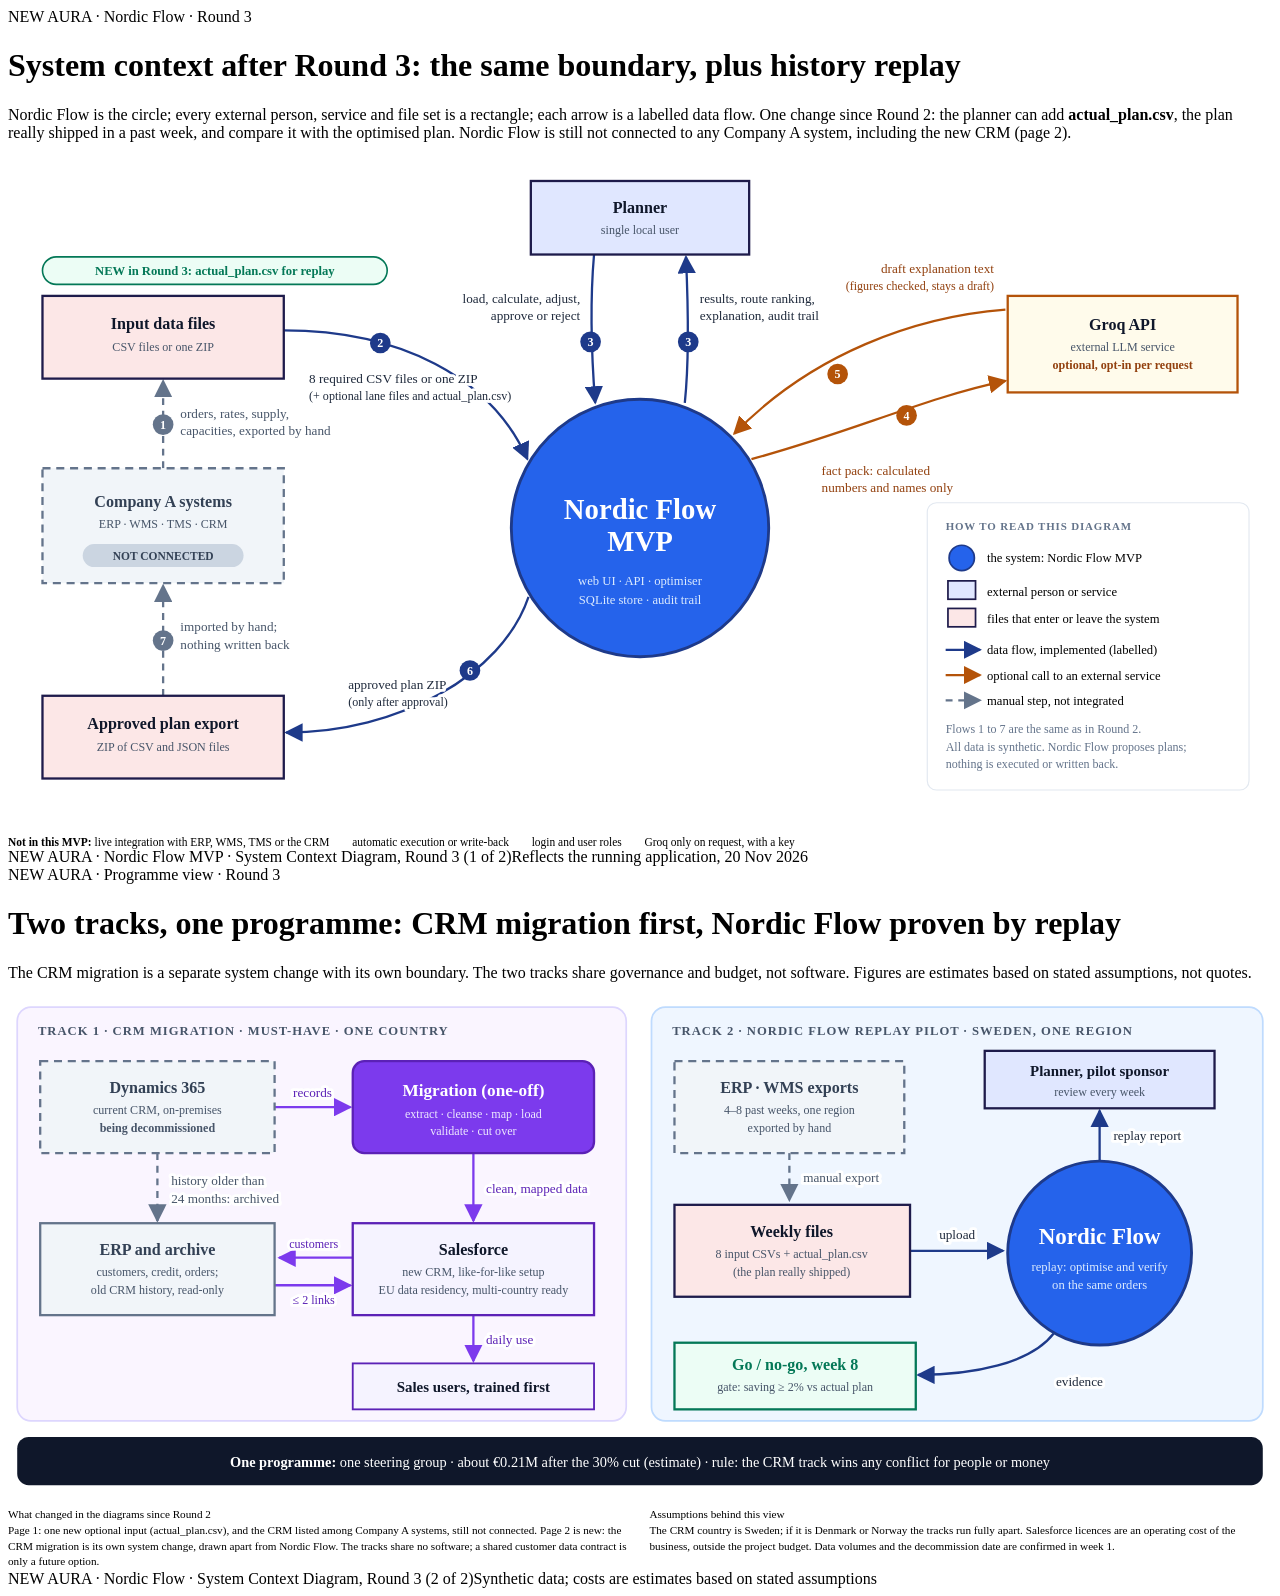
==== deliverables/src/context-r3.html @ 7a9c78fe "Round 3: updated System Context and User Journey, slide content and Q&A - deliverables/round3: Syste" ====
<!doctype html>
<html lang="en"><head><meta charset="utf-8"><title>System Context Diagram</title>
<link rel="stylesheet" href="common.css">
<style>
  .cards { display: grid; grid-template-columns: repeat(3, 1fr); gap: 4mm; margin-top: 3.5mm }
  .cards .card { font-size: 8.6pt; line-height: 1.38 }
  .cards ul { margin: 1mm 0 0; padding-left: 4mm }
  .cards li { margin-bottom: .6mm }
  .two { display: grid; grid-template-columns: 2.35fr 1fr; gap: 5mm; align-items: start }
  .gate { display: grid; grid-template-columns: 7mm 1fr; gap: 2.2mm; padding: 1.5mm 0; border-bottom: 1px solid var(--rule) }
  .gate:last-child { border-bottom: 0 }
  .gate .g { width: 6.4mm; height: 6.4mm; border-radius: 50%; background: var(--blue); color: #fff; font-weight: 700; font-size: 7.6pt; display: grid; place-items: center }
  .gate b { color: var(--ink); font-size: 8.8pt }
  .gate span { display: block; font-size: 8.3pt; color: var(--body); line-height: 1.35 }
  .reg td { font-size: 7.9pt; padding: .95mm 2mm; line-height: 1.32 } .reg td:nth-child(2) { font-weight: 600; color: var(--ink) }
  .small { font-size: 8pt; color: var(--mute) }
</style></head><body>

<!-- ============================ PAGE 1 ============================ -->
<div class="page">
  <div class="eyebrow">NEW AURA · Nordic Flow · Round 3</div>
  <h1>System context after Round 3: the same boundary, plus history replay</h1>
  <p class="lead">Nordic Flow is the circle; every external person, service and file set is a rectangle; each arrow is a labelled data flow. One change since Round 2: the planner can add <b>actual_plan.csv</b>, the plan really shipped in a past week, and compare it with the optimised plan. Nordic Flow is still not connected to any Company A system, including the new CRM (page 2).</p>

  <svg viewBox="0 0 1100 580" xmlns="http://www.w3.org/2000/svg" role="img" aria-label="System context diagram">
    <defs>
      <marker id="mb" viewBox="0 0 10 10" refX="9" refY="5" markerWidth="8" markerHeight="8" orient="auto"><path d="M0 0L10 5L0 10z" fill="#1e3a8a"/></marker>
      <marker id="ma" viewBox="0 0 10 10" refX="9" refY="5" markerWidth="8" markerHeight="8" orient="auto"><path d="M0 0L10 5L0 10z" fill="#b45309"/></marker>
      <marker id="mg" viewBox="0 0 10 10" refX="9" refY="5" markerWidth="8" markerHeight="8" orient="auto"><path d="M0 0L10 5L0 10z" fill="#64748b"/></marker>
      <style>
        .lbl { font-size: 11.5px; fill: #1e293b; paint-order: stroke; stroke: #fff; stroke-width: 5px; stroke-linejoin: round }
        .lbl.a { fill: #92400e } .lbl.g { fill: #475569 }
        .en { font-size: 14px; font-weight: 700; fill: #0f172a } .es { font-size: 10.5px; fill: #475569 }
      </style>
    </defs>

    <!-- data flows (drawn first, entities on top) -->
    <g fill="none" stroke-width="2">
      <path d="M510 84C506 130 508 175 511 213" stroke="#1e3a8a" marker-end="url(#mb)"/>
      <path d="M589 213C593 175 592 130 590 86" stroke="#1e3a8a" marker-end="url(#mb)"/>
      <path d="M240 150C340 150 420 190 452 262" stroke="#1e3a8a" marker-end="url(#mb)"/>
      <path d="M453 382C430 450 340 500 242 500" stroke="#1e3a8a" marker-end="url(#mb)"/>
      <path d="M647 262C730 240 800 208 868 194" stroke="#b45309" marker-end="url(#ma)"/>
      <path d="M868 132C790 138 700 170 632 240" stroke="#b45309" marker-end="url(#ma)"/>
      <path d="M135 270V194" stroke="#64748b" stroke-dasharray="6 5" marker-end="url(#mg)"/>
      <path d="M135 468V372" stroke="#64748b" stroke-dasharray="6 5" marker-end="url(#mg)"/>
    </g>

    <!-- the system -->
    <circle cx="550" cy="322" r="112" fill="#2563eb" stroke="#1e3a8a" stroke-width="2.5"/>
    <text x="550" y="314" text-anchor="middle" style="font-size:25px;font-weight:700;fill:#fff">Nordic Flow</text>
    <text x="550" y="342" text-anchor="middle" style="font-size:25px;font-weight:700;fill:#fff">MVP</text>
    <text x="550" y="372" text-anchor="middle" style="font-size:11px;fill:#dbeafe">web UI · API · optimiser</text>
    <text x="550" y="388" text-anchor="middle" style="font-size:11px;fill:#dbeafe">SQLite store · audit trail</text>

    <!-- external entities -->
    <rect x="455" y="20" width="190" height="64" fill="#e0e7ff" stroke="#1e1b4b" stroke-width="2"/>
    <text x="550" y="48" text-anchor="middle" class="en">Planner</text>
    <text x="550" y="66" text-anchor="middle" class="es">single local user</text>

    <rect x="30" y="120" width="210" height="72" fill="#fce7e7" stroke="#1e1b4b" stroke-width="2"/>
    <text x="135" y="149" text-anchor="middle" class="en">Input data files</text>
    <text x="135" y="168" text-anchor="middle" class="es">CSV files or one ZIP</text>

    <rect x="30" y="270" width="210" height="100" fill="#f1f5f9" stroke="#64748b" stroke-width="2" stroke-dasharray="7 5"/>
    <text x="135" y="304" text-anchor="middle" class="en" style="fill:#334155">Company A systems</text>
    <text x="135" y="322" text-anchor="middle" class="es">ERP · WMS · TMS · CRM</text>
    <rect x="65" y="336" width="140" height="20" rx="10" fill="#cbd5e1"/>
    <text x="135" y="350" text-anchor="middle" style="font-size:10px;font-weight:700;fill:#334155">NOT CONNECTED</text>

    <rect x="30" y="468" width="210" height="72" fill="#fce7e7" stroke="#1e1b4b" stroke-width="2"/>
    <text x="135" y="497" text-anchor="middle" class="en">Approved plan export</text>
    <text x="135" y="516" text-anchor="middle" class="es">ZIP of CSV and JSON files</text>

    <rect x="870" y="120" width="200" height="84" fill="#fffbeb" stroke="#b45309" stroke-width="2"/>
    <text x="970" y="150" text-anchor="middle" class="en">Groq API</text>
    <text x="970" y="168" text-anchor="middle" class="es">external LLM service</text>
    <text x="970" y="184" text-anchor="middle" class="es" style="font-weight:700;fill:#92400e">optional, opt-in per request</text>

    <!-- Round 3 change -->
    <rect x="30" y="86" width="300" height="24" rx="12" fill="#ecfdf5" stroke="#047857" stroke-width="1.4"/>
    <text x="180" y="102" text-anchor="middle" style="font-size:11px;font-weight:700;fill:#047857">NEW in Round 3: actual_plan.csv for replay</text>

    <!-- data flow labels -->
    <text x="498" y="126" text-anchor="end" class="lbl">load, calculate, adjust,</text>
    <text x="498" y="141" text-anchor="end" class="lbl">approve or reject</text>
    <text x="602" y="126" class="lbl">results, route ranking,</text>
    <text x="602" y="141" class="lbl">explanation, audit trail</text>

    <text x="262" y="196" class="lbl">8 required CSV files or one ZIP</text>
    <text x="262" y="211" class="lbl" style="font-size:10.5px">(+ optional lane files and actual_plan.csv)</text>

    <text x="296" y="462" class="lbl">approved plan ZIP</text>
    <text x="296" y="477" class="lbl" style="font-size:10.5px">(only after approval)</text>

    <text x="708" y="276" class="lbl a">fact pack: calculated</text>
    <text x="708" y="291" class="lbl a">numbers and names only</text>
    <text x="858" y="100" text-anchor="end" class="lbl a">draft explanation text</text>
    <text x="858" y="115" text-anchor="end" class="lbl a" style="font-size:10.5px">(figures checked, stays a draft)</text>

    <text x="150" y="226" class="lbl g">orders, rates, supply,</text>
    <text x="150" y="241" class="lbl g">capacities, exported by hand</text>
    <text x="150" y="412" class="lbl g">imported by hand;</text>
    <text x="150" y="427" class="lbl g">nothing written back</text>

    <!-- numbered badges, matching the register on page 2 -->
    <g style="font-size:10.5px;font-weight:700;text-anchor:middle">
      <circle cx="135" cy="232" r="9" fill="#64748b"/><text x="135" y="235.7" style="fill:#fff">1</text>
      <circle cx="324" cy="161" r="9" fill="#1e3a8a"/><text x="324" y="164.7" style="fill:#fff">2</text>
      <circle cx="507" cy="160" r="9" fill="#1e3a8a"/><text x="507" y="163.7" style="fill:#fff">3</text>
      <circle cx="592" cy="160" r="9" fill="#1e3a8a"/><text x="592" y="163.7" style="fill:#fff">3</text>
      <circle cx="782" cy="224" r="9" fill="#b45309"/><text x="782" y="227.7" style="fill:#fff">4</text>
      <circle cx="722" cy="188" r="9" fill="#b45309"/><text x="722" y="191.7" style="fill:#fff">5</text>
      <circle cx="402" cy="446" r="9" fill="#1e3a8a"/><text x="402" y="449.7" style="fill:#fff">6</text>
      <circle cx="135" cy="420" r="9" fill="#64748b"/><text x="135" y="423.7" style="fill:#fff">7</text>
    </g>

    <!-- legend -->
    <rect x="800" y="300" width="280" height="250" rx="8" fill="#fff" stroke="#e2e8f0"/>
    <text x="816" y="324" style="font-size:9.5px;font-weight:700;letter-spacing:.08em;fill:#64748b">HOW TO READ THIS DIAGRAM</text>
    <circle cx="830" cy="348" r="11" fill="#2563eb" stroke="#1e3a8a" stroke-width="1.5"/><text x="852" y="352" style="font-size:11px">the system: Nordic Flow MVP</text>
    <rect x="818" y="368" width="24" height="16" fill="#e0e7ff" stroke="#1e1b4b" stroke-width="1.5"/><text x="852" y="381" style="font-size:11px">external person or service</text>
    <rect x="818" y="392" width="24" height="16" fill="#fce7e7" stroke="#1e1b4b" stroke-width="1.5"/><text x="852" y="405" style="font-size:11px">files that enter or leave the system</text>
    <path d="M816 428h30" stroke="#1e3a8a" stroke-width="2" fill="none" marker-end="url(#mb)"/><text x="852" y="432" style="font-size:11px">data flow, implemented (labelled)</text>
    <path d="M816 450h30" stroke="#b45309" stroke-width="2" fill="none" marker-end="url(#ma)"/><text x="852" y="454" style="font-size:11px">optional call to an external service</text>
    <path d="M816 472h30" stroke="#64748b" stroke-width="2" stroke-dasharray="6 5" fill="none" marker-end="url(#mg)"/><text x="852" y="476" style="font-size:11px">manual step, not integrated</text>
    <text x="816" y="500" style="font-size:10.5px;fill:#64748b">Flows 1 to 7 are the same as in Round 2.</text>
    <text x="816" y="516" style="font-size:10.5px;fill:#64748b">All data is synthetic. Nordic Flow proposes plans;</text>
    <text x="816" y="531" style="font-size:10.5px;fill:#64748b">nothing is executed or written back.</text>
  </svg>

  <div class="card soft" style="margin-top:2mm;font-size:8.6pt;display:flex;gap:6mm;flex-wrap:wrap"><span><b style="color:var(--ink)">Not in this MVP:</b> live integration with ERP, WMS, TMS or the CRM</span><span>automatic execution or write-back</span><span>login and user roles</span><span>Groq only on request, with a key</span></div>
  <div class="foot"><span>NEW AURA · Nordic Flow MVP · System Context Diagram, Round 3 (1 of 2)</span><span>Reflects the running application, 20 Nov 2026</span></div>
</div>

<!-- ============================ PAGE 2 ============================ -->
<div class="page">
  <div class="eyebrow">NEW AURA · Programme view · Round 3</div>
  <h1>Two tracks, one programme: CRM migration first, Nordic Flow proven by replay</h1>
  <p class="lead">The CRM migration is a separate system change with its own boundary. The two tracks share governance and budget, not software. Figures are estimates based on stated assumptions, not quotes.</p>

  <svg viewBox="0 0 1100 430" xmlns="http://www.w3.org/2000/svg" role="img" aria-label="Programme context with two tracks">
    <defs>
      <marker id="pb" viewBox="0 0 10 10" refX="9" refY="5" markerWidth="8" markerHeight="8" orient="auto"><path d="M0 0L10 5L0 10z" fill="#1e3a8a"/></marker>
      <marker id="pg" viewBox="0 0 10 10" refX="9" refY="5" markerWidth="8" markerHeight="8" orient="auto"><path d="M0 0L10 5L0 10z" fill="#64748b"/></marker>
      <marker id="pv" viewBox="0 0 10 10" refX="9" refY="5" markerWidth="8" markerHeight="8" orient="auto"><path d="M0 0L10 5L0 10z" fill="#7c3aed"/></marker>
      <style>
        .lbl { font-size: 11.5px; fill: #1e293b; paint-order: stroke; stroke: #fff; stroke-width: 5px; stroke-linejoin: round }
        .lbl.g { fill: #475569 } .lbl.v { fill: #5b21b6 }
        .en { font-size: 14px; font-weight: 700; fill: #0f172a } .es { font-size: 10.5px; fill: #475569 }
        .band { font-size: 11px; font-weight: 700; letter-spacing: .08em; fill: #475569 }
      </style>
    </defs>

    <!-- track frames -->
    <rect x="8" y="8" width="530" height="360" rx="12" fill="#faf5ff" stroke="#ddd6fe" stroke-width="1.5"/>
    <text x="26" y="32" class="band">TRACK 1 · CRM MIGRATION · MUST-HAVE · ONE COUNTRY</text>
    <rect x="560" y="8" width="532" height="360" rx="12" fill="#eff6ff" stroke="#bfdbfe" stroke-width="1.5"/>
    <text x="578" y="32" class="band">TRACK 2 · NORDIC FLOW REPLAY PILOT · SWEDEN, ONE REGION</text>

    <!-- track 1 flows -->
    <g fill="none" stroke-width="2">
      <path d="M232 95H298" stroke="#7c3aed" marker-end="url(#pv)"/>
      <path d="M405 135V194" stroke="#7c3aed" marker-end="url(#pv)"/>
      <path d="M130 135V194" stroke="#64748b" stroke-dasharray="6 5" marker-end="url(#pg)"/>
      <path d="M405 276V316" stroke="#7c3aed" marker-end="url(#pv)"/>
      <path d="M300 226H236" stroke="#7c3aed" marker-end="url(#pv)"/>
      <path d="M232 250H298" stroke="#7c3aed" marker-end="url(#pv)"/>
    </g>
    <rect x="28" y="55" width="204" height="80" fill="#f1f5f9" stroke="#64748b" stroke-width="2" stroke-dasharray="7 5"/>
    <text x="130" y="83" text-anchor="middle" class="en" style="fill:#334155">Dynamics 365</text>
    <text x="130" y="101" text-anchor="middle" class="es">current CRM, on-premises</text>
    <text x="130" y="117" text-anchor="middle" class="es" style="font-weight:700">being decommissioned</text>

    <rect x="300" y="55" width="210" height="80" rx="10" fill="#7c3aed" stroke="#5b21b6" stroke-width="2"/>
    <text x="405" y="85" text-anchor="middle" style="font-size:15px;font-weight:700;fill:#fff">Migration (one-off)</text>
    <text x="405" y="104" text-anchor="middle" style="font-size:10.5px;fill:#ede9fe">extract · cleanse · map · load</text>
    <text x="405" y="119" text-anchor="middle" style="font-size:10.5px;fill:#ede9fe">validate · cut over</text>

    <rect x="300" y="196" width="210" height="80" fill="#f5f3ff" stroke="#5b21b6" stroke-width="2"/>
    <text x="405" y="224" text-anchor="middle" class="en">Salesforce</text>
    <text x="405" y="242" text-anchor="middle" class="es">new CRM, like-for-like setup</text>
    <text x="405" y="258" text-anchor="middle" class="es">EU data residency, multi-country ready</text>

    <rect x="28" y="196" width="204" height="80" fill="#f1f5f9" stroke="#64748b" stroke-width="2"/>
    <text x="130" y="224" text-anchor="middle" class="en" style="fill:#334155">ERP and archive</text>
    <text x="130" y="242" text-anchor="middle" class="es">customers, credit, orders;</text>
    <text x="130" y="258" text-anchor="middle" class="es">old CRM history, read-only</text>

    <rect x="300" y="318" width="210" height="40" fill="#f5f3ff" stroke="#5b21b6" stroke-width="1.6"/>
    <text x="405" y="343" text-anchor="middle" class="en" style="font-size:13px">Sales users, trained first</text>

    <text x="265" y="86" text-anchor="middle" class="lbl v">records</text>
    <text x="416" y="170" class="lbl v">clean, mapped data</text>
    <text x="142" y="163" class="lbl g">history older than</text>
    <text x="142" y="178" class="lbl g">24 months: archived</text>
    <text x="266" y="218" text-anchor="middle" class="lbl v" style="font-size:10.5px">customers</text>
    <text x="266" y="266" text-anchor="middle" class="lbl v" style="font-size:10.5px">≤ 2 links</text>
    <text x="416" y="301" class="lbl v">daily use</text>

    <!-- track 2 flows -->
    <g fill="none" stroke-width="2">
      <path d="M680 135V176" stroke="#64748b" stroke-dasharray="6 5" marker-end="url(#pg)"/>
      <path d="M785 220H866" stroke="#1e3a8a" marker-end="url(#pb)"/>
      <path d="M950 142V98" stroke="#1e3a8a" marker-end="url(#pb)"/>
      <path d="M910 292C890 318 840 328 792 328" stroke="#1e3a8a" marker-end="url(#pb)"/>
    </g>
    <rect x="580" y="55" width="200" height="80" fill="#f1f5f9" stroke="#64748b" stroke-width="2" stroke-dasharray="7 5"/>
    <text x="680" y="83" text-anchor="middle" class="en" style="fill:#334155">ERP · WMS exports</text>
    <text x="680" y="101" text-anchor="middle" class="es">4–8 past weeks, one region</text>
    <text x="680" y="117" text-anchor="middle" class="es">exported by hand</text>

    <rect x="580" y="180" width="205" height="80" fill="#fce7e7" stroke="#1e1b4b" stroke-width="2"/>
    <text x="682" y="208" text-anchor="middle" class="en">Weekly files</text>
    <text x="682" y="226" text-anchor="middle" class="es">8 input CSVs + actual_plan.csv</text>
    <text x="682" y="242" text-anchor="middle" class="es">(the plan really shipped)</text>

    <circle cx="950" cy="222" r="80" fill="#2563eb" stroke="#1e3a8a" stroke-width="2.5"/>
    <text x="950" y="214" text-anchor="middle" style="font-size:20px;font-weight:700;fill:#fff">Nordic Flow</text>
    <text x="950" y="238" text-anchor="middle" style="font-size:11px;fill:#dbeafe">replay: optimise and verify</text>
    <text x="950" y="253" text-anchor="middle" style="font-size:11px;fill:#dbeafe">on the same orders</text>

    <rect x="850" y="46" width="200" height="50" fill="#e0e7ff" stroke="#1e1b4b" stroke-width="2"/>
    <text x="950" y="68" text-anchor="middle" class="en" style="font-size:13px">Planner, pilot sponsor</text>
    <text x="950" y="85" text-anchor="middle" class="es">review every week</text>

    <rect x="580" y="300" width="210" height="58" fill="#ecfdf5" stroke="#047857" stroke-width="2"/>
    <text x="685" y="324" text-anchor="middle" class="en" style="fill:#047857">Go / no-go, week 8</text>
    <text x="685" y="342" text-anchor="middle" class="es">gate: saving ≥ 2% vs actual plan</text>

    <text x="692" y="160" class="lbl g">manual export</text>
    <text x="826" y="210" text-anchor="middle" class="lbl">upload</text>
    <text x="962" y="124" class="lbl">replay report</text>
    <text x="912" y="338" class="lbl">evidence</text>


    <!-- programme band -->
    <rect x="8" y="382" width="1084" height="42" rx="10" fill="#0f172a"/>
    <text x="550" y="408" text-anchor="middle" style="font-size:12.5px;fill:#fff"><tspan style="font-weight:700;fill:#fff">One programme:</tspan> one steering group · about €0.21M after the 30% cut (estimate) · rule: the CRM track wins any conflict for people or money</text>
  </svg>

  <div class="two" style="margin-top:3mm;grid-template-columns:1fr 1fr">
    <div class="card soft" style="font-size:8.4pt;line-height:1.4"><div class="k">What changed in the diagrams since Round 2</div>
      Page 1: one new optional input (actual_plan.csv), and the CRM listed among Company A systems, still not connected. Page 2 is new: the CRM migration is its own system change, drawn apart from Nordic Flow. The tracks share no software; a shared customer data contract is only a future option.</div>
    <div class="card soft" style="font-size:8.4pt;line-height:1.4"><div class="k">Assumptions behind this view</div>
      The CRM country is Sweden; if it is Denmark or Norway the tracks run fully apart. Salesforce licences are an operating cost of the business, outside the project budget. Data volumes and the decommission date are confirmed in week 1.</div>
  </div>

  <div class="foot"><span>NEW AURA · Nordic Flow · System Context Diagram, Round 3 (2 of 2)</span><span>Synthetic data; costs are estimates based on stated assumptions</span></div>
</div>
</body></html>
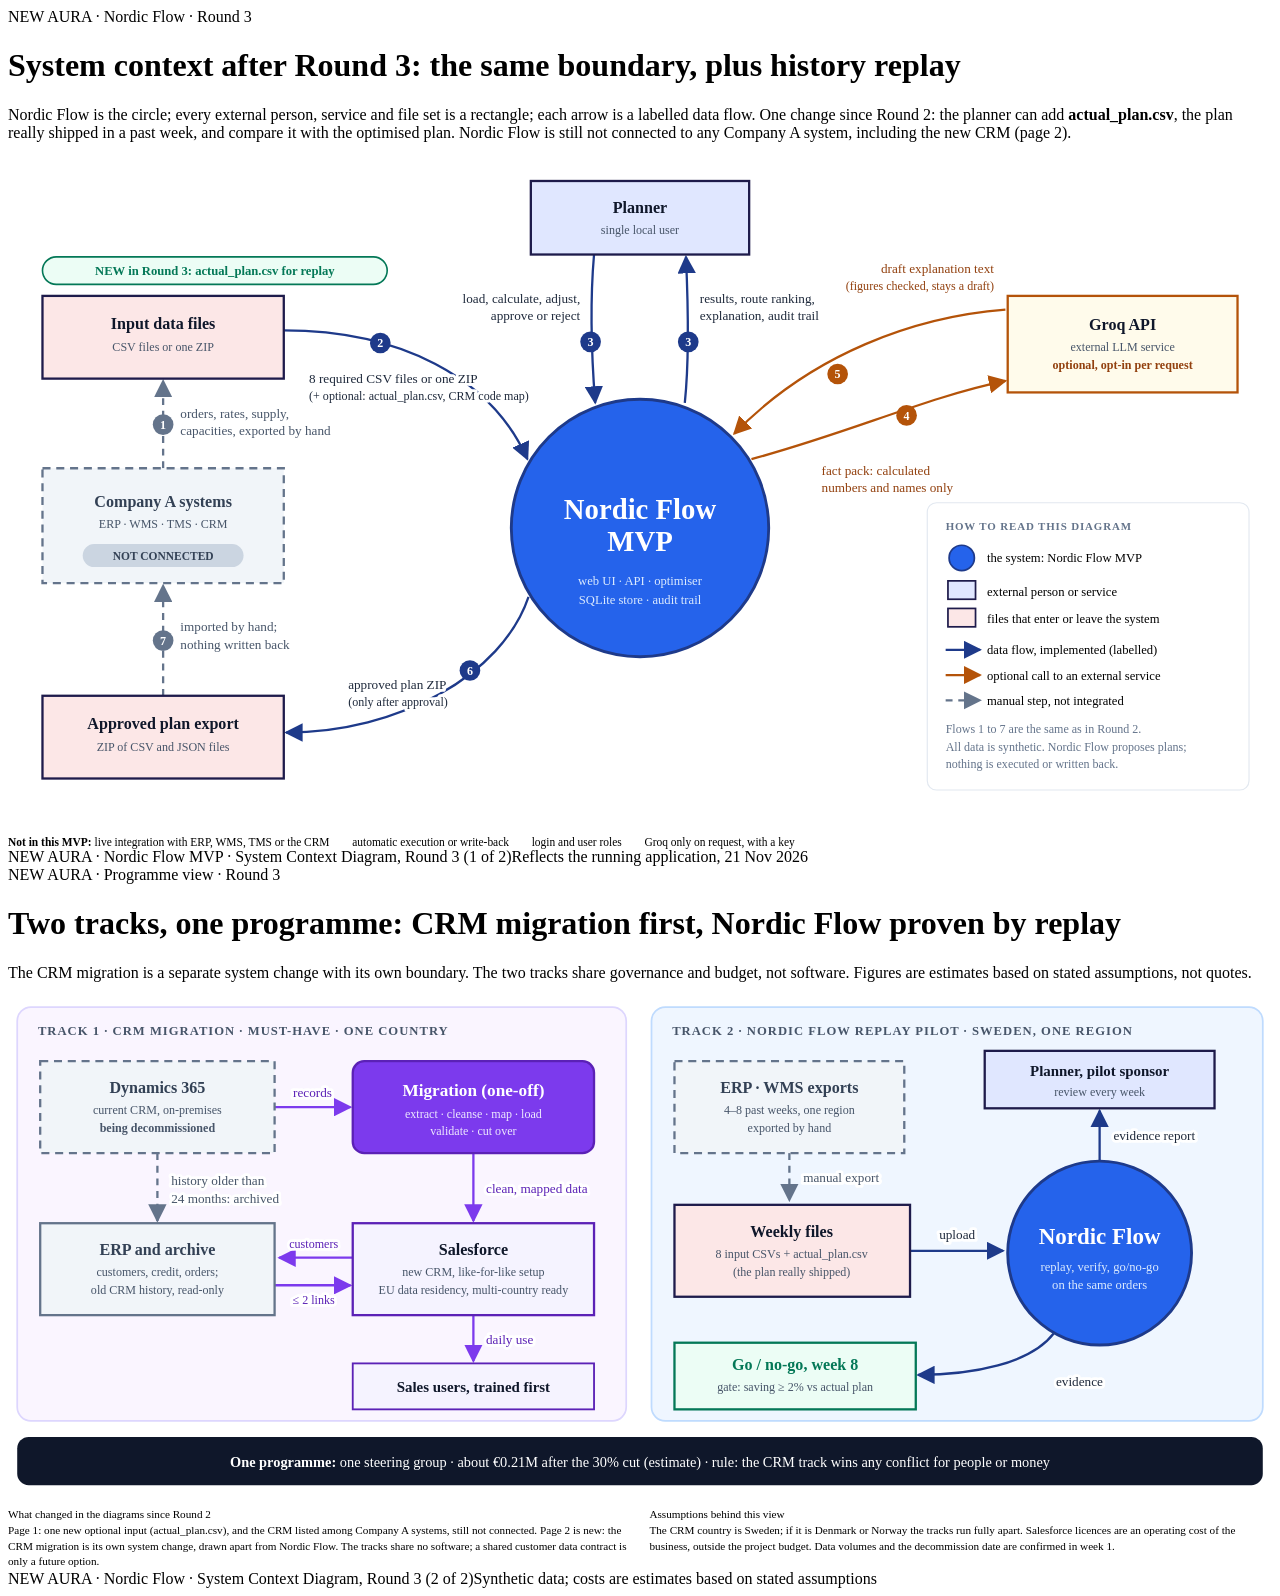
==== commit 5defdb38: "Round 3: in-app guide, docs, slide 10, diagrams and backup video cover the Pilot evidence page; igno" ====
--- a/deliverables/src/context-r3.html
+++ b/deliverables/src/context-r3.html
@@ -88,7 +88,7 @@
     <text x="602" y="141" class="lbl">explanation, audit trail</text>
 
     <text x="262" y="196" class="lbl">8 required CSV files or one ZIP</text>
-    <text x="262" y="211" class="lbl" style="font-size:10.5px">(+ optional lane files and actual_plan.csv)</text>
+    <text x="262" y="211" class="lbl" style="font-size:10.5px">(+ optional: actual_plan.csv, CRM code map)</text>
 
     <text x="296" y="462" class="lbl">approved plan ZIP</text>
     <text x="296" y="477" class="lbl" style="font-size:10.5px">(only after approval)</text>
@@ -130,7 +130,7 @@
   </svg>
 
   <div class="card soft" style="margin-top:2mm;font-size:8.6pt;display:flex;gap:6mm;flex-wrap:wrap"><span><b style="color:var(--ink)">Not in this MVP:</b> live integration with ERP, WMS, TMS or the CRM</span><span>automatic execution or write-back</span><span>login and user roles</span><span>Groq only on request, with a key</span></div>
-  <div class="foot"><span>NEW AURA · Nordic Flow MVP · System Context Diagram, Round 3 (1 of 2)</span><span>Reflects the running application, 20 Nov 2026</span></div>
+  <div class="foot"><span>NEW AURA · Nordic Flow MVP · System Context Diagram, Round 3 (1 of 2)</span><span>Reflects the running application, 21 Nov 2026</span></div>
 </div>
 
 <!-- ============================ PAGE 2 ============================ -->
@@ -217,7 +217,7 @@
 
     <circle cx="950" cy="222" r="80" fill="#2563eb" stroke="#1e3a8a" stroke-width="2.5"/>
     <text x="950" y="214" text-anchor="middle" style="font-size:20px;font-weight:700;fill:#fff">Nordic Flow</text>
-    <text x="950" y="238" text-anchor="middle" style="font-size:11px;fill:#dbeafe">replay: optimise and verify</text>
+    <text x="950" y="238" text-anchor="middle" style="font-size:11px;fill:#dbeafe">replay, verify, go/no-go</text>
     <text x="950" y="253" text-anchor="middle" style="font-size:11px;fill:#dbeafe">on the same orders</text>
 
     <rect x="850" y="46" width="200" height="50" fill="#e0e7ff" stroke="#1e1b4b" stroke-width="2"/>
@@ -230,7 +230,7 @@
 
     <text x="692" y="160" class="lbl g">manual export</text>
     <text x="826" y="210" text-anchor="middle" class="lbl">upload</text>
-    <text x="962" y="124" class="lbl">replay report</text>
+    <text x="962" y="124" class="lbl">evidence report</text>
     <text x="912" y="338" class="lbl">evidence</text>
 
 
